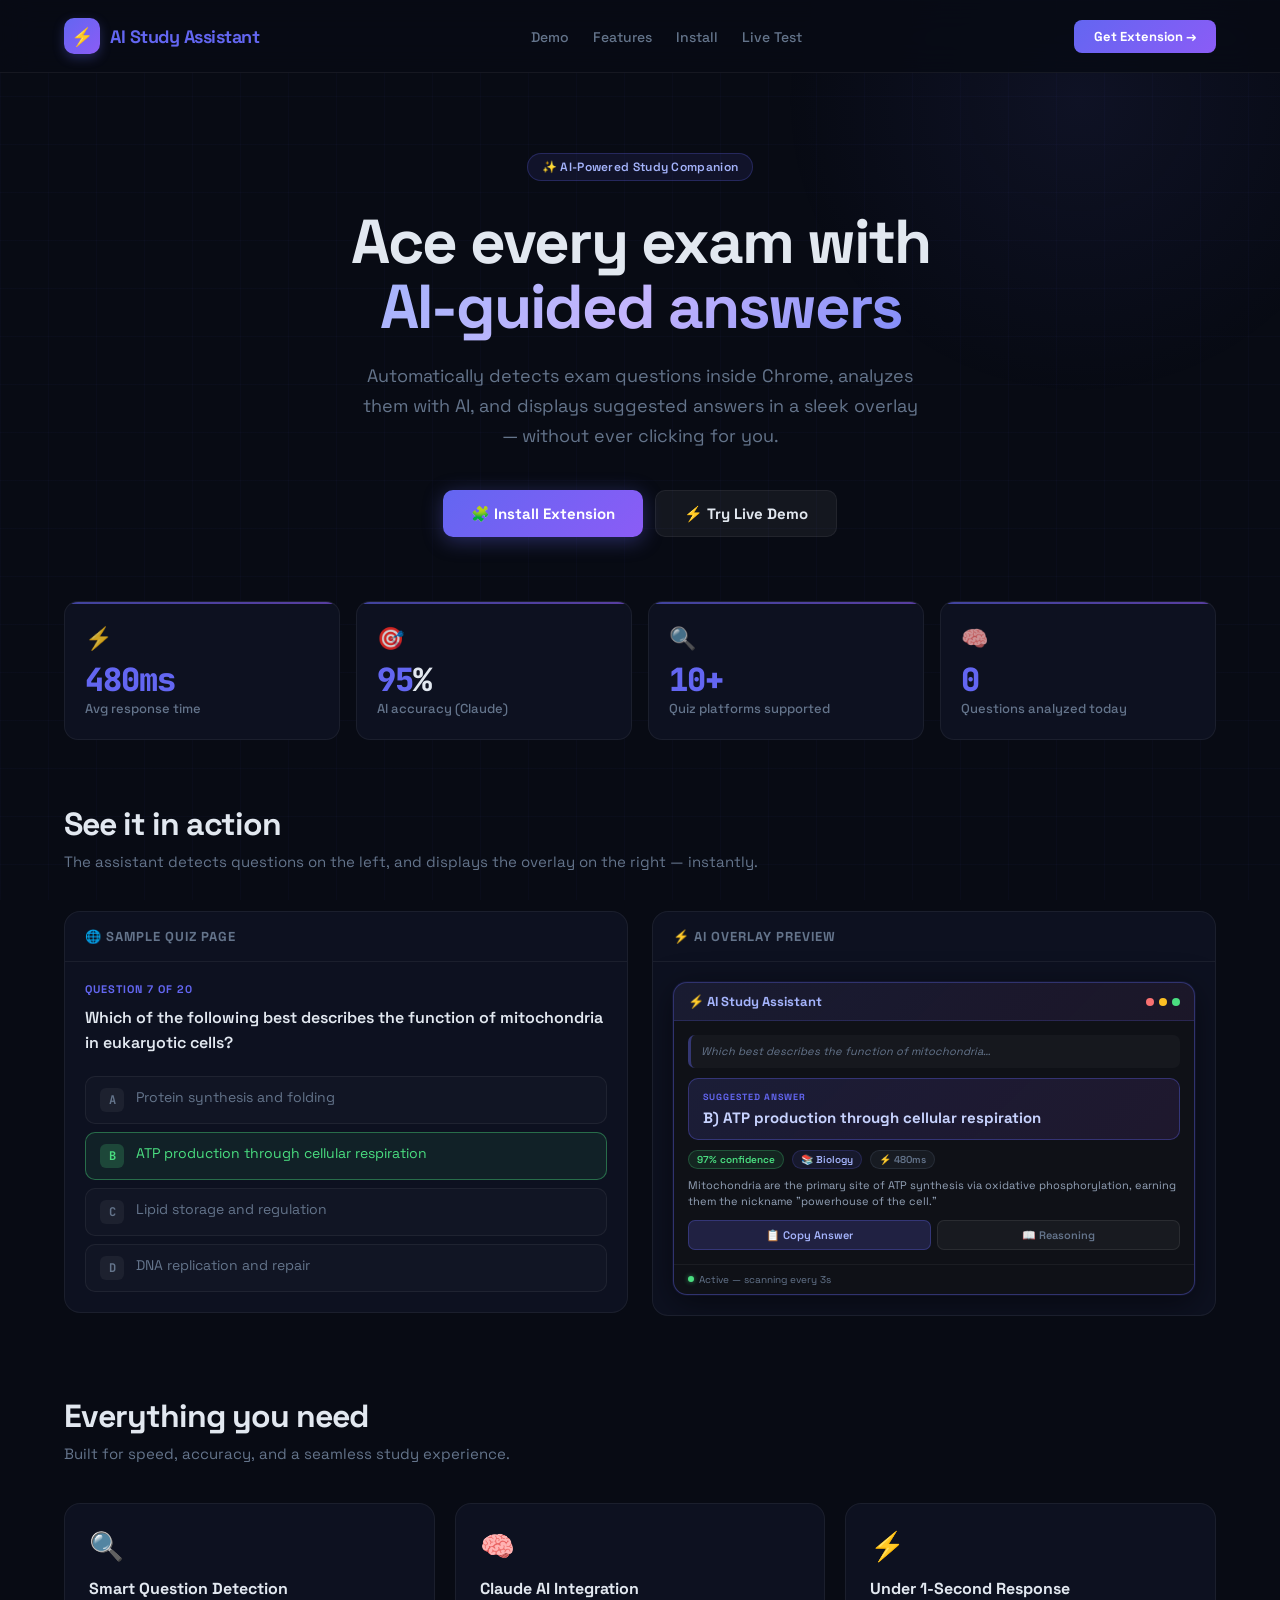
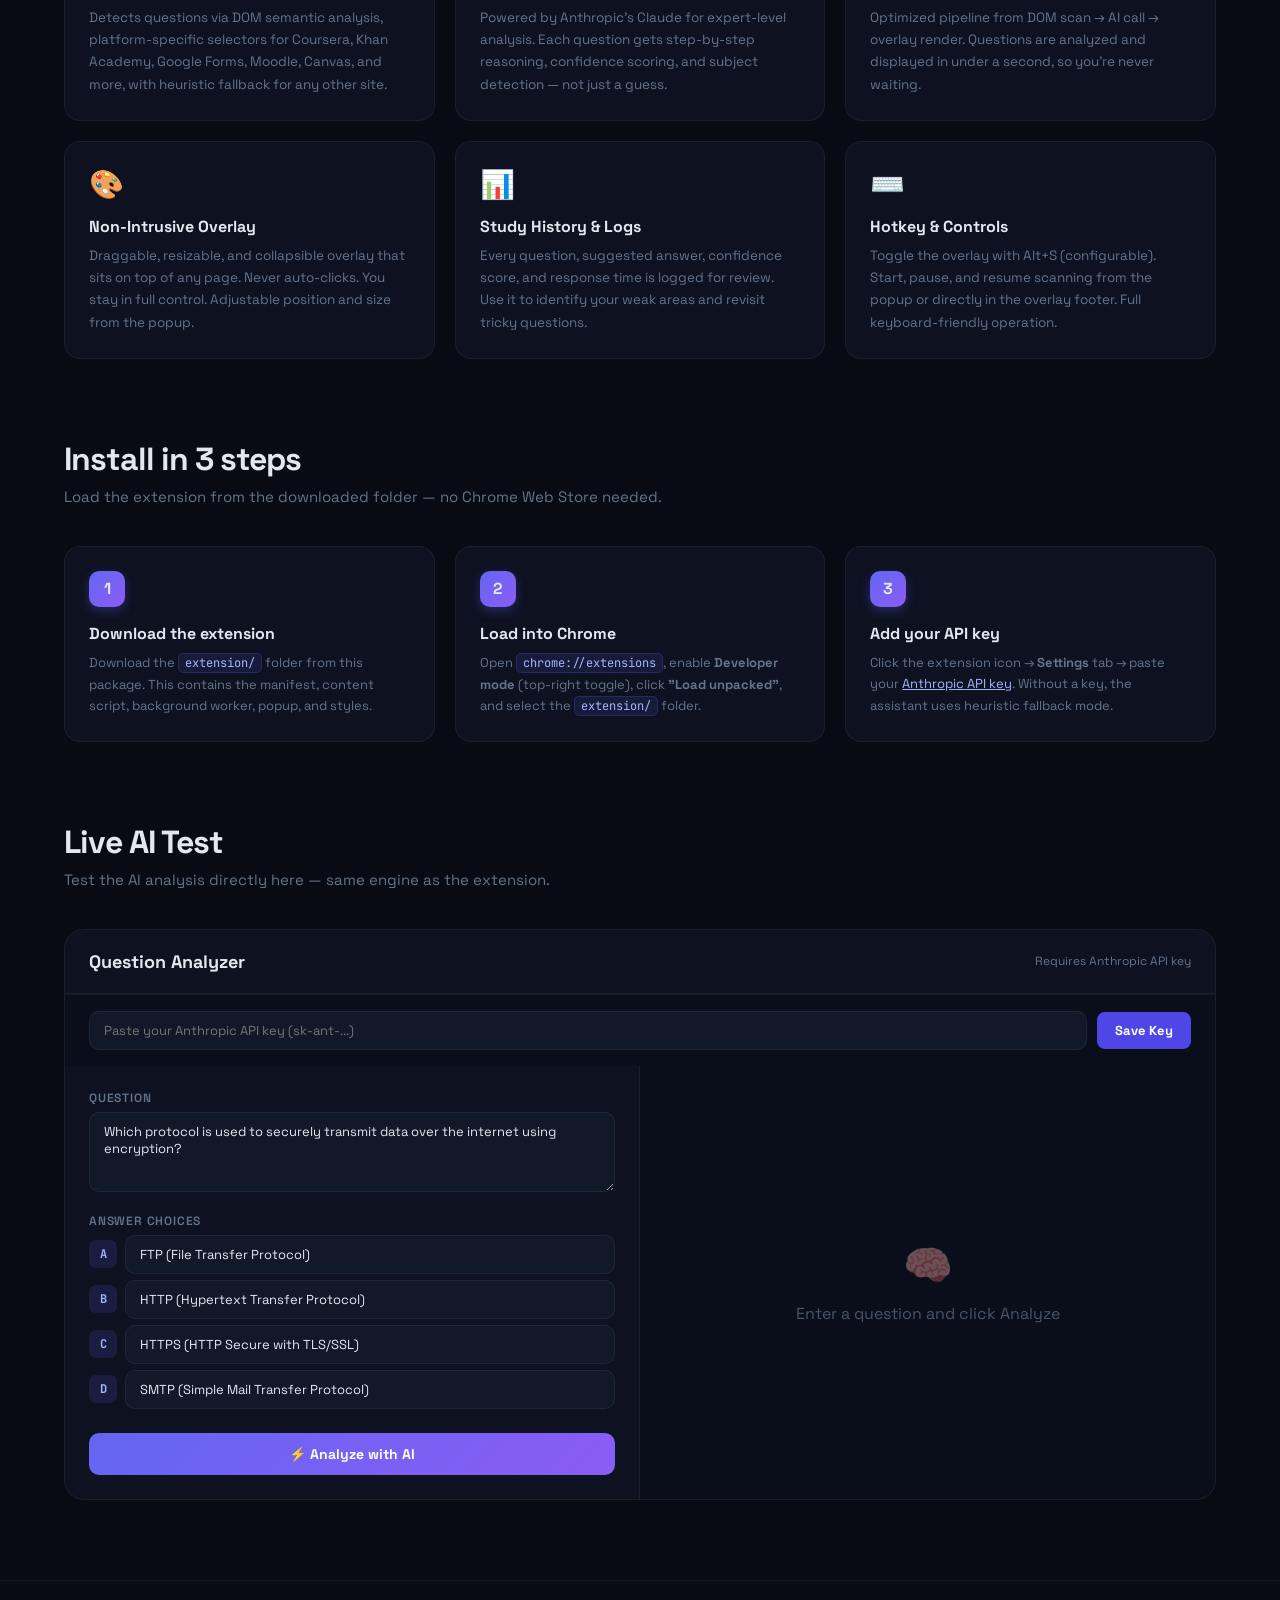
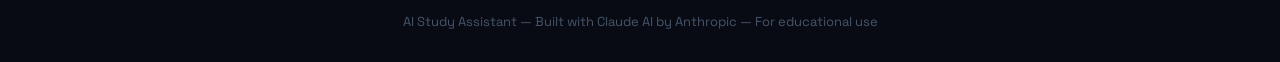
==== dashboard/index.html @ 65b7f65d "Initial commit" ====
<!DOCTYPE html>
<html lang="en">
<head>
  <meta charset="UTF-8">
  <meta name="viewport" content="width=device-width, initial-scale=1.0">
  <title>AI Study Assistant — Dashboard</title>
  <style>
    @import url('https://fonts.googleapis.com/css2?family=Space+Grotesk:wght@400;500;600;700;800&family=JetBrains+Mono:wght@400;600&display=swap');

    :root {
      --bg:        #080b14;
      --bg2:       #0d1120;
      --bg3:       #111827;
      --border:    rgba(99,102,241,0.2);
      --border2:   rgba(255,255,255,0.06);
      --indigo:    #6366f1;
      --indigo2:   #4f46e5;
      --violet:    #8b5cf6;
      --text:      #e2e8f0;
      --muted:     #64748b;
      --muted2:    #475569;
      --success:   #4ade80;
      --warning:   #fbbf24;
      --danger:    #f87171;
    }

    * { margin: 0; padding: 0; box-sizing: border-box; }
    html { scroll-behavior: smooth; }

    body {
      background: var(--bg);
      color: var(--text);
      font-family: 'Space Grotesk', sans-serif;
      min-height: 100vh;
      overflow-x: hidden;
    }

    /* Ambient grid bg */
    body::before {
      content: '';
      position: fixed;
      inset: 0;
      background-image:
        linear-gradient(rgba(99,102,241,0.03) 1px, transparent 1px),
        linear-gradient(90deg, rgba(99,102,241,0.03) 1px, transparent 1px);
      background-size: 48px 48px;
      pointer-events: none;
      z-index: 0;
    }

    /* Glow orbs */
    body::after {
      content: '';
      position: fixed;
      top: -200px;
      right: -100px;
      width: 600px;
      height: 600px;
      background: radial-gradient(circle, rgba(99,102,241,0.08) 0%, transparent 70%);
      pointer-events: none;
      z-index: 0;
    }

    .container { max-width: 1200px; margin: 0 auto; padding: 0 24px; position: relative; z-index: 1; }

    /* ── Nav ─────────────────────────────────────────────── */
    nav {
      padding: 18px 0;
      border-bottom: 1px solid var(--border2);
      position: sticky;
      top: 0;
      background: rgba(8,11,20,0.85);
      backdrop-filter: blur(16px);
      z-index: 100;
    }
    .nav-inner {
      display: flex;
      align-items: center;
      justify-content: space-between;
    }
    .logo {
      display: flex;
      align-items: center;
      gap: 10px;
      font-size: 18px;
      font-weight: 800;
      color: var(--indigo);
      letter-spacing: -0.5px;
    }
    .logo-icon {
      width: 36px; height: 36px;
      background: linear-gradient(135deg, var(--indigo), var(--violet));
      border-radius: 10px;
      display: flex;
      align-items: center;
      justify-content: center;
      font-size: 18px;
      box-shadow: 0 4px 12px rgba(99,102,241,0.3);
    }
    .nav-links {
      display: flex;
      gap: 24px;
      list-style: none;
    }
    .nav-links a {
      color: var(--muted);
      text-decoration: none;
      font-size: 14px;
      font-weight: 500;
      transition: color 0.15s;
    }
    .nav-links a:hover { color: var(--text); }

    .nav-cta {
      background: linear-gradient(135deg, var(--indigo), var(--violet));
      color: white;
      border: none;
      padding: 8px 20px;
      border-radius: 8px;
      font-size: 13px;
      font-weight: 700;
      cursor: pointer;
      font-family: inherit;
      transition: opacity 0.15s;
      text-decoration: none;
    }
    .nav-cta:hover { opacity: 0.88; }

    /* ── Hero ─────────────────────────────────────────────── */
    .hero {
      padding: 80px 0 64px;
      text-align: center;
    }
    .hero-badge {
      display: inline-flex;
      align-items: center;
      gap: 6px;
      background: rgba(99,102,241,0.1);
      border: 1px solid rgba(99,102,241,0.25);
      border-radius: 20px;
      padding: 5px 14px;
      font-size: 12px;
      color: #a5b4fc;
      font-weight: 600;
      letter-spacing: 0.3px;
      margin-bottom: 28px;
    }
    .hero h1 {
      font-size: clamp(36px, 5vw, 62px);
      font-weight: 800;
      letter-spacing: -2px;
      line-height: 1.05;
      margin-bottom: 22px;
    }
    .hero h1 span {
      background: linear-gradient(135deg, #a5b4fc, #c4b5fd, #818cf8);
      -webkit-background-clip: text;
      -webkit-text-fill-color: transparent;
      background-clip: text;
    }
    .hero p {
      font-size: 18px;
      color: var(--muted);
      max-width: 560px;
      margin: 0 auto 40px;
      line-height: 1.65;
    }
    .hero-btns {
      display: flex;
      gap: 12px;
      justify-content: center;
      flex-wrap: wrap;
    }
    .btn-hero {
      padding: 13px 28px;
      border-radius: 10px;
      font-size: 15px;
      font-weight: 700;
      cursor: pointer;
      border: none;
      font-family: inherit;
      transition: all 0.2s;
      text-decoration: none;
      display: inline-flex;
      align-items: center;
      gap: 8px;
    }
    .btn-hero-primary {
      background: linear-gradient(135deg, var(--indigo), var(--violet));
      color: white;
      box-shadow: 0 4px 20px rgba(99,102,241,0.35);
    }
    .btn-hero-primary:hover { transform: translateY(-2px); box-shadow: 0 8px 28px rgba(99,102,241,0.45); }
    .btn-hero-ghost {
      background: rgba(255,255,255,0.05);
      color: var(--text);
      border: 1px solid var(--border2);
    }
    .btn-hero-ghost:hover { background: rgba(255,255,255,0.09); }

    /* ── Stats Cards ──────────────────────────────────────── */
    .stats-section { padding: 0 0 64px; }
    .stats-grid {
      display: grid;
      grid-template-columns: repeat(4, 1fr);
      gap: 16px;
    }
    @media(max-width:768px) { .stats-grid { grid-template-columns: repeat(2,1fr); } }

    .stat-card {
      background: var(--bg2);
      border: 1px solid var(--border2);
      border-radius: 14px;
      padding: 22px 20px;
      position: relative;
      overflow: hidden;
      transition: border-color 0.2s;
    }
    .stat-card:hover { border-color: var(--border); }
    .stat-card::before {
      content: '';
      position: absolute;
      top: 0; left: 0; right: 0;
      height: 2px;
      background: linear-gradient(90deg, var(--indigo), var(--violet));
      opacity: 0.6;
    }
    .stat-icon {
      font-size: 22px;
      margin-bottom: 12px;
      opacity: 0.8;
    }
    .stat-number {
      font-size: 32px;
      font-weight: 800;
      letter-spacing: -1px;
      color: var(--text);
      line-height: 1;
      margin-bottom: 4px;
      font-family: 'JetBrains Mono', monospace;
    }
    .stat-number span { color: var(--indigo); }
    .stat-label { font-size: 13px; color: var(--muted); font-weight: 500; }

    /* ── Live Demo ────────────────────────────────────────── */
    .demo-section { padding: 0 0 80px; }
    .section-header { margin-bottom: 40px; }
    .section-header h2 {
      font-size: 32px;
      font-weight: 800;
      letter-spacing: -1px;
      margin-bottom: 8px;
    }
    .section-header p { color: var(--muted); font-size: 15px; }

    .demo-grid {
      display: grid;
      grid-template-columns: 1fr 1fr;
      gap: 24px;
      align-items: start;
    }
    @media(max-width:860px) { .demo-grid { grid-template-columns: 1fr; } }

    .demo-panel {
      background: var(--bg2);
      border: 1px solid var(--border2);
      border-radius: 16px;
      overflow: hidden;
    }
    .demo-panel-header {
      padding: 16px 20px;
      border-bottom: 1px solid var(--border2);
      font-size: 13px;
      font-weight: 700;
      color: var(--muted);
      text-transform: uppercase;
      letter-spacing: 1px;
      display: flex;
      align-items: center;
      gap: 8px;
    }

    .sample-question {
      padding: 20px;
    }
    .q-number {
      font-size: 11px;
      color: var(--indigo);
      font-weight: 700;
      letter-spacing: 1px;
      text-transform: uppercase;
      margin-bottom: 10px;
    }
    .q-text {
      font-size: 16px;
      font-weight: 600;
      color: var(--text);
      line-height: 1.55;
      margin-bottom: 20px;
    }
    .q-choices {
      display: flex;
      flex-direction: column;
      gap: 8px;
    }
    .q-choice {
      display: flex;
      align-items: flex-start;
      gap: 12px;
      padding: 11px 14px;
      border-radius: 10px;
      border: 1px solid var(--border2);
      background: rgba(255,255,255,0.02);
      cursor: pointer;
      transition: all 0.15s;
      font-size: 14px;
      color: var(--muted);
    }
    .q-choice:hover { border-color: var(--border); color: var(--text); }
    .q-choice.highlighted {
      border-color: rgba(99,102,241,0.5);
      background: rgba(99,102,241,0.1);
      color: #a5b4fc;
    }
    .q-choice.correct {
      border-color: rgba(74,222,128,0.4);
      background: rgba(74,222,128,0.08);
      color: var(--success);
    }
    .choice-letter {
      width: 24px;
      height: 24px;
      border-radius: 6px;
      background: rgba(255,255,255,0.05);
      display: flex;
      align-items: center;
      justify-content: center;
      font-size: 12px;
      font-weight: 700;
      flex-shrink: 0;
      font-family: 'JetBrains Mono', monospace;
    }
    .q-choice.correct .choice-letter {
      background: rgba(74,222,128,0.2);
    }

    /* Overlay preview */
    .overlay-preview {
      padding: 20px;
    }
    .overlay-card {
      background: #0f1117;
      border: 1px solid rgba(99,102,241,0.4);
      border-radius: 14px;
      overflow: hidden;
      box-shadow: 0 8px 32px rgba(0,0,0,0.5), 0 0 0 1px rgba(99,102,241,0.1);
    }
    .ov-header {
      display: flex;
      align-items: center;
      justify-content: space-between;
      padding: 10px 14px;
      background: linear-gradient(135deg, rgba(99,102,241,0.12), rgba(168,85,247,0.08));
      border-bottom: 1px solid rgba(99,102,241,0.2);
    }
    .ov-logo { font-size: 13px; font-weight: 700; color: #a5b4fc; }
    .ov-dots { display: flex; gap: 5px; }
    .ov-dot { width: 8px; height: 8px; border-radius: 50%; }
    .ov-body { padding: 14px; }
    .ov-q-preview {
      font-size: 11px;
      color: #64748b;
      padding: 8px 10px;
      background: rgba(255,255,255,0.03);
      border-radius: 7px;
      border-left: 3px solid rgba(99,102,241,0.4);
      margin-bottom: 10px;
      font-style: italic;
      line-height: 1.5;
    }
    .ov-answer-box {
      background: linear-gradient(135deg, rgba(99,102,241,0.15), rgba(168,85,247,0.1));
      border: 1px solid rgba(99,102,241,0.35);
      border-radius: 10px;
      padding: 12px 14px;
      margin-bottom: 10px;
    }
    .ov-answer-label {
      font-size: 9px;
      text-transform: uppercase;
      letter-spacing: 1px;
      color: #6366f1;
      font-weight: 700;
      margin-bottom: 5px;
    }
    .ov-answer-text {
      font-size: 15px;
      font-weight: 700;
      color: #c7d2fe;
    }
    .ov-meta {
      display: flex;
      gap: 8px;
      margin-bottom: 8px;
    }
    .ov-badge {
      font-size: 10px;
      padding: 2px 8px;
      border-radius: 20px;
      font-weight: 600;
    }
    .ov-badge.green { background: rgba(74,222,128,0.1); color: #4ade80; border: 1px solid rgba(74,222,128,0.25); }
    .ov-badge.blue { background: rgba(99,102,241,0.1); color: #a5b4fc; border: 1px solid rgba(99,102,241,0.2); }
    .ov-badge.gray { background: rgba(100,116,139,0.1); color: #64748b; border: 1px solid rgba(100,116,139,0.2); }
    .ov-explanation { font-size: 11px; color: #94a3b8; line-height: 1.5; margin-bottom: 10px; }
    .ov-btns { display: flex; gap: 6px; }
    .ov-btn {
      flex: 1;
      padding: 7px;
      border-radius: 7px;
      font-size: 11px;
      font-weight: 600;
      text-align: center;
      font-family: inherit;
      cursor: pointer;
      border: none;
    }
    .ov-btn-primary { background: rgba(99,102,241,0.2); color: #a5b4fc; border: 1px solid rgba(99,102,241,0.3); }
    .ov-btn-ghost { background: rgba(255,255,255,0.04); color: #64748b; border: 1px solid rgba(255,255,255,0.08); }
    .ov-footer {
      display: flex;
      align-items: center;
      justify-content: space-between;
      padding: 8px 14px;
      border-top: 1px solid rgba(255,255,255,0.05);
    }
    .ov-status { display: flex; align-items: center; gap: 5px; font-size: 10px; color: #64748b; }
    .ov-status-dot {
      width: 6px; height: 6px;
      border-radius: 50%;
      background: #4ade80;
      box-shadow: 0 0 5px rgba(74,222,128,0.6);
    }

    /* ── Features ────────────────────────────────────────── */
    .features-section { padding: 0 0 80px; }
    .features-grid {
      display: grid;
      grid-template-columns: repeat(3, 1fr);
      gap: 20px;
    }
    @media(max-width:768px) { .features-grid { grid-template-columns: 1fr; } }

    .feature-card {
      background: var(--bg2);
      border: 1px solid var(--border2);
      border-radius: 16px;
      padding: 24px;
      transition: all 0.2s;
    }
    .feature-card:hover {
      border-color: var(--border);
      transform: translateY(-3px);
      box-shadow: 0 12px 40px rgba(0,0,0,0.4);
    }
    .feature-icon {
      font-size: 28px;
      margin-bottom: 14px;
      display: block;
    }
    .feature-title {
      font-size: 16px;
      font-weight: 700;
      margin-bottom: 8px;
      color: var(--text);
    }
    .feature-desc {
      font-size: 13.5px;
      color: var(--muted);
      line-height: 1.65;
    }

    /* ── Install Guide ───────────────────────────────────── */
    .install-section { padding: 0 0 80px; }
    .install-steps {
      display: grid;
      grid-template-columns: repeat(3, 1fr);
      gap: 20px;
    }
    @media(max-width:768px) { .install-steps { grid-template-columns: 1fr; } }

    .install-step {
      background: var(--bg2);
      border: 1px solid var(--border2);
      border-radius: 16px;
      padding: 24px;
      position: relative;
    }
    .step-number {
      width: 36px; height: 36px;
      background: linear-gradient(135deg, var(--indigo), var(--violet));
      border-radius: 10px;
      display: flex;
      align-items: center;
      justify-content: center;
      font-weight: 800;
      font-size: 16px;
      margin-bottom: 16px;
      box-shadow: 0 4px 12px rgba(99,102,241,0.3);
    }
    .step-title {
      font-size: 16px;
      font-weight: 700;
      margin-bottom: 8px;
    }
    .step-desc {
      font-size: 13px;
      color: var(--muted);
      line-height: 1.65;
    }
    .step-desc code {
      background: rgba(99,102,241,0.12);
      border: 1px solid rgba(99,102,241,0.2);
      border-radius: 5px;
      padding: 1px 6px;
      font-size: 12px;
      color: #a5b4fc;
      font-family: 'JetBrains Mono', monospace;
    }

    /* ── Live Test Area ──────────────────────────────────── */
    .test-section { padding: 0 0 80px; }
    .test-panel {
      background: var(--bg2);
      border: 1px solid var(--border2);
      border-radius: 20px;
      overflow: hidden;
    }
    .test-panel-header {
      padding: 20px 24px;
      border-bottom: 1px solid var(--border2);
      display: flex;
      align-items: center;
      justify-content: space-between;
    }
    .test-panel-header h3 { font-size: 18px; font-weight: 700; }
    .api-note { font-size: 12px; color: var(--muted); }

    .test-grid {
      display: grid;
      grid-template-columns: 1fr 1fr;
      min-height: 420px;
    }
    @media(max-width:768px) { .test-grid { grid-template-columns: 1fr; } }

    .test-input-pane {
      padding: 24px;
      border-right: 1px solid var(--border2);
    }
    .test-output-pane {
      padding: 24px;
      background: rgba(0,0,0,0.2);
    }

    .form-group { margin-bottom: 16px; }
    .form-label {
      display: block;
      font-size: 12px;
      font-weight: 600;
      color: var(--muted);
      margin-bottom: 6px;
      text-transform: uppercase;
      letter-spacing: 0.8px;
    }
    textarea, input[type="text"], input[type="password"] {
      width: 100%;
      background: var(--bg3);
      border: 1px solid var(--border2);
      border-radius: 10px;
      color: var(--text);
      padding: 10px 14px;
      font-size: 13px;
      font-family: inherit;
      outline: none;
      transition: border-color 0.2s;
      resize: vertical;
    }
    textarea:focus, input:focus { border-color: var(--indigo); }
    textarea { min-height: 80px; }

    .choices-input { display: flex; flex-direction: column; gap: 6px; }
    .choice-input-row {
      display: flex;
      align-items: center;
      gap: 8px;
    }
    .choice-letter-badge {
      width: 28px; height: 28px;
      background: rgba(99,102,241,0.15);
      border-radius: 7px;
      display: flex;
      align-items: center;
      justify-content: center;
      font-size: 12px;
      font-weight: 700;
      color: #a5b4fc;
      flex-shrink: 0;
      font-family: 'JetBrains Mono', monospace;
    }

    .analyze-btn {
      width: 100%;
      padding: 12px;
      background: linear-gradient(135deg, var(--indigo), var(--violet));
      color: white;
      border: none;
      border-radius: 10px;
      font-size: 14px;
      font-weight: 700;
      cursor: pointer;
      font-family: inherit;
      transition: all 0.2s;
      margin-top: 8px;
    }
    .analyze-btn:hover { transform: translateY(-1px); box-shadow: 0 6px 20px rgba(99,102,241,0.4); }
    .analyze-btn:disabled { opacity: 0.5; cursor: not-allowed; transform: none; }

    .result-placeholder {
      display: flex;
      flex-direction: column;
      align-items: center;
      justify-content: center;
      height: 100%;
      color: var(--muted2);
      text-align: center;
      gap: 12px;
    }
    .result-placeholder-icon { font-size: 40px; opacity: 0.4; }

    .result-card {
      display: none;
    }
    .result-card.visible { display: block; }

    .result-answer {
      background: linear-gradient(135deg, rgba(99,102,241,0.15), rgba(168,85,247,0.1));
      border: 1px solid rgba(99,102,241,0.35);
      border-radius: 12px;
      padding: 16px;
      margin-bottom: 14px;
    }
    .result-answer-label {
      font-size: 10px;
      color: var(--indigo);
      font-weight: 700;
      text-transform: uppercase;
      letter-spacing: 1px;
      margin-bottom: 6px;
    }
    .result-answer-text {
      font-size: 18px;
      font-weight: 800;
      color: #c7d2fe;
      letter-spacing: -0.3px;
    }

    .result-meta {
      display: flex;
      gap: 8px;
      flex-wrap: wrap;
      margin-bottom: 14px;
    }
    .badge {
      font-size: 11px;
      padding: 3px 10px;
      border-radius: 20px;
      font-weight: 600;
    }
    .badge-green { background: rgba(74,222,128,0.1); color: #4ade80; border: 1px solid rgba(74,222,128,0.25); }
    .badge-blue { background: rgba(99,102,241,0.1); color: #a5b4fc; border: 1px solid rgba(99,102,241,0.2); }
    .badge-gray { background: rgba(100,116,139,0.1); color: #64748b; border: 1px solid rgba(100,116,139,0.2); }

    .result-explanation {
      font-size: 13px;
      color: #94a3b8;
      line-height: 1.65;
      margin-bottom: 12px;
      padding: 12px;
      background: rgba(255,255,255,0.03);
      border-radius: 10px;
      border: 1px solid var(--border2);
    }
    .result-reasoning {
      font-size: 12px;
      color: var(--muted2);
      line-height: 1.7;
      font-family: 'JetBrains Mono', monospace;
      white-space: pre-wrap;
      padding: 12px;
      background: rgba(0,0,0,0.3);
      border-radius: 8px;
      max-height: 150px;
      overflow-y: auto;
    }

    .loading-state {
      display: none;
      flex-direction: column;
      align-items: center;
      justify-content: center;
      height: 100%;
      gap: 16px;
      color: var(--muted);
    }
    .loading-state.visible { display: flex; }

    .spinner-lg {
      width: 40px; height: 40px;
      border: 3px solid rgba(99,102,241,0.2);
      border-top-color: var(--indigo);
      border-radius: 50%;
      animation: spin 0.8s linear infinite;
    }

    .api-key-pane {
      padding: 16px 24px;
      border-top: 1px solid var(--border2);
      background: rgba(0,0,0,0.2);
    }
    .api-key-row {
      display: flex;
      gap: 10px;
      align-items: center;
    }
    .api-key-row input { flex: 1; }
    .btn-sm {
      padding: 10px 18px;
      background: var(--indigo2);
      color: white;
      border: none;
      border-radius: 8px;
      font-size: 13px;
      font-weight: 700;
      cursor: pointer;
      font-family: inherit;
      white-space: nowrap;
      transition: opacity 0.15s;
    }
    .btn-sm:hover { opacity: 0.85; }

    /* ── Footer ──────────────────────────────────────────── */
    footer {
      border-top: 1px solid var(--border2);
      padding: 32px 0;
      text-align: center;
      color: var(--muted2);
      font-size: 13px;
    }
    footer a { color: var(--muted); text-decoration: none; }
    footer a:hover { color: var(--text); }

    /* Animations */
    @keyframes spin { to { transform: rotate(360deg); } }
    @keyframes fadeUp {
      from { opacity: 0; transform: translateY(20px); }
      to { opacity: 1; transform: translateY(0); }
    }
    .fade-up { animation: fadeUp 0.5s ease both; }
  </style>
</head>
<body>

  <nav>
    <div class="container nav-inner">
      <div class="logo">
        <div class="logo-icon">⚡</div>
        AI Study Assistant
      </div>
      <ul class="nav-links">
        <li><a href="#demo">Demo</a></li>
        <li><a href="#features">Features</a></li>
        <li><a href="#install">Install</a></li>
        <li><a href="#test">Live Test</a></li>
      </ul>
      <a href="#install" class="nav-cta">Get Extension →</a>
    </div>
  </nav>

  <!-- Hero -->
  <section class="hero">
    <div class="container fade-up">
      <div class="hero-badge">✨ AI-Powered Study Companion</div>
      <h1>
        Ace every exam with<br><span>AI-guided answers</span>
      </h1>
      <p>
        Automatically detects exam questions inside Chrome, analyzes them with AI,
        and displays suggested answers in a sleek overlay — without ever clicking for you.
      </p>
      <div class="hero-btns">
        <a href="#install" class="btn-hero btn-hero-primary">
          🧩 Install Extension
        </a>
        <a href="#test" class="btn-hero btn-hero-ghost">
          ⚡ Try Live Demo
        </a>
      </div>
    </div>
  </section>

  <!-- Stats -->
  <section class="stats-section">
    <div class="container">
      <div class="stats-grid">
        <div class="stat-card">
          <div class="stat-icon">⚡</div>
          <div class="stat-number"><span id="counter-speed">—</span></div>
          <div class="stat-label">Avg response time</div>
        </div>
        <div class="stat-card">
          <div class="stat-icon">🎯</div>
          <div class="stat-number"><span id="counter-acc">95</span>%</div>
          <div class="stat-label">AI accuracy (Claude)</div>
        </div>
        <div class="stat-card">
          <div class="stat-icon">🔍</div>
          <div class="stat-number"><span id="counter-sel">10+</span></div>
          <div class="stat-label">Quiz platforms supported</div>
        </div>
        <div class="stat-card">
          <div class="stat-icon">🧠</div>
          <div class="stat-number"><span id="counter-q">0</span></div>
          <div class="stat-label">Questions analyzed today</div>
        </div>
      </div>
    </div>
  </section>

  <!-- Demo -->
  <section class="demo-section" id="demo">
    <div class="container">
      <div class="section-header">
        <h2>See it in action</h2>
        <p>The assistant detects questions on the left, and displays the overlay on the right — instantly.</p>
      </div>
      <div class="demo-grid">
        <div class="demo-panel">
          <div class="demo-panel-header">
            🌐 Sample Quiz Page
          </div>
          <div class="sample-question">
            <div class="q-number">Question 7 of 20</div>
            <div class="q-text">
              Which of the following best describes the function of mitochondria in eukaryotic cells?
            </div>
            <div class="q-choices">
              <div class="q-choice" onclick="selectChoice(this, 0)">
                <div class="choice-letter">A</div>
                Protein synthesis and folding
              </div>
              <div class="q-choice correct" onclick="selectChoice(this, 1)">
                <div class="choice-letter">B</div>
                ATP production through cellular respiration
              </div>
              <div class="q-choice" onclick="selectChoice(this, 2)">
                <div class="choice-letter">C</div>
                Lipid storage and regulation
              </div>
              <div class="q-choice" onclick="selectChoice(this, 3)">
                <div class="choice-letter">D</div>
                DNA replication and repair
              </div>
            </div>
          </div>
        </div>
        <div class="demo-panel">
          <div class="demo-panel-header">
            ⚡ AI Overlay Preview
          </div>
          <div class="overlay-preview">
            <div class="overlay-card">
              <div class="ov-header">
                <div class="ov-logo">⚡ AI Study Assistant</div>
                <div class="ov-dots">
                  <div class="ov-dot" style="background:#f87171"></div>
                  <div class="ov-dot" style="background:#fbbf24"></div>
                  <div class="ov-dot" style="background:#4ade80"></div>
                </div>
              </div>
              <div class="ov-body">
                <div class="ov-q-preview">Which best describes the function of mitochondria…</div>
                <div class="ov-answer-box">
                  <div class="ov-answer-label">Suggested Answer</div>
                  <div class="ov-answer-text">B) ATP production through cellular respiration</div>
                </div>
                <div class="ov-meta">
                  <span class="ov-badge green">97% confidence</span>
                  <span class="ov-badge blue">📚 Biology</span>
                  <span class="ov-badge gray">⚡ 480ms</span>
                </div>
                <div class="ov-explanation">
                  Mitochondria are the primary site of ATP synthesis via oxidative phosphorylation, earning them the nickname "powerhouse of the cell."
                </div>
                <div class="ov-btns">
                  <button class="ov-btn ov-btn-primary">📋 Copy Answer</button>
                  <button class="ov-btn ov-btn-ghost">📖 Reasoning</button>
                </div>
              </div>
              <div class="ov-footer">
                <div class="ov-status">
                  <div class="ov-status-dot"></div>
                  Active — scanning every 3s
                </div>
              </div>
            </div>
          </div>
        </div>
      </div>
    </div>
  </section>

  <!-- Features -->
  <section class="features-section" id="features">
    <div class="container">
      <div class="section-header">
        <h2>Everything you need</h2>
        <p>Built for speed, accuracy, and a seamless study experience.</p>
      </div>
      <div class="features-grid">
        <div class="feature-card">
          <span class="feature-icon">🔍</span>
          <div class="feature-title">Smart Question Detection</div>
          <div class="feature-desc">Detects questions via DOM semantic analysis, platform-specific selectors for Coursera, Khan Academy, Google Forms, Moodle, Canvas, and more, with heuristic fallback for any other site.</div>
        </div>
        <div class="feature-card">
          <span class="feature-icon">🧠</span>
          <div class="feature-title">Claude AI Integration</div>
          <div class="feature-desc">Powered by Anthropic's Claude for expert-level analysis. Each question gets step-by-step reasoning, confidence scoring, and subject detection — not just a guess.</div>
        </div>
        <div class="feature-card">
          <span class="feature-icon">⚡</span>
          <div class="feature-title">Under 1-Second Response</div>
          <div class="feature-desc">Optimized pipeline from DOM scan → AI call → overlay render. Questions are analyzed and displayed in under a second, so you're never waiting.</div>
        </div>
        <div class="feature-card">
          <span class="feature-icon">🎨</span>
          <div class="feature-title">Non-Intrusive Overlay</div>
          <div class="feature-desc">Draggable, resizable, and collapsible overlay that sits on top of any page. Never auto-clicks. You stay in full control. Adjustable position and size from the popup.</div>
        </div>
        <div class="feature-card">
          <span class="feature-icon">📊</span>
          <div class="feature-title">Study History & Logs</div>
          <div class="feature-desc">Every question, suggested answer, confidence score, and response time is logged for review. Use it to identify your weak areas and revisit tricky questions.</div>
        </div>
        <div class="feature-card">
          <span class="feature-icon">⌨️</span>
          <div class="feature-title">Hotkey & Controls</div>
          <div class="feature-desc">Toggle the overlay with Alt+S (configurable). Start, pause, and resume scanning from the popup or directly in the overlay footer. Full keyboard-friendly operation.</div>
        </div>
      </div>
    </div>
  </section>

  <!-- Install -->
  <section class="install-section" id="install">
    <div class="container">
      <div class="section-header">
        <h2>Install in 3 steps</h2>
        <p>Load the extension from the downloaded folder — no Chrome Web Store needed.</p>
      </div>
      <div class="install-steps">
        <div class="install-step">
          <div class="step-number">1</div>
          <div class="step-title">Download the extension</div>
          <div class="step-desc">
            Download the <code>extension/</code> folder from this package. This contains the manifest, content script, background worker, popup, and styles.
          </div>
        </div>
        <div class="install-step">
          <div class="step-number">2</div>
          <div class="step-title">Load into Chrome</div>
          <div class="step-desc">
            Open <code>chrome://extensions</code>, enable <strong>Developer mode</strong> (top-right toggle), click <strong>"Load unpacked"</strong>, and select the <code>extension/</code> folder.
          </div>
        </div>
        <div class="install-step">
          <div class="step-number">3</div>
          <div class="step-title">Add your API key</div>
          <div class="step-desc">
            Click the extension icon → <strong>Settings</strong> tab → paste your <a href="https://console.anthropic.com" target="_blank" style="color:#a5b4fc">Anthropic API key</a>. Without a key, the assistant uses heuristic fallback mode.
          </div>
        </div>
      </div>
    </div>
  </section>

  <!-- Live Test -->
  <section class="test-section" id="test">
    <div class="container">
      <div class="section-header">
        <h2>Live AI Test</h2>
        <p>Test the AI analysis directly here — same engine as the extension.</p>
      </div>
      <div class="test-panel">
        <div class="test-panel-header">
          <h3>Question Analyzer</h3>
          <span class="api-note">Requires Anthropic API key</span>
        </div>
        <div class="api-key-pane">
          <div class="api-key-row">
            <input type="password" id="dashboard-api-key" placeholder="Paste your Anthropic API key (sk-ant-...)">
            <button class="btn-sm" id="save-key-btn">Save Key</button>
          </div>
        </div>
        <div class="test-grid">
          <div class="test-input-pane">
            <div class="form-group">
              <label class="form-label">Question</label>
              <textarea id="test-question" placeholder="Enter a multiple-choice question…">Which protocol is used to securely transmit data over the internet using encryption?</textarea>
            </div>
            <div class="form-group">
              <label class="form-label">Answer Choices</label>
              <div class="choices-input">
                <div class="choice-input-row">
                  <div class="choice-letter-badge">A</div>
                  <input type="text" class="choice-field" value="FTP (File Transfer Protocol)">
                </div>
                <div class="choice-input-row">
                  <div class="choice-letter-badge">B</div>
                  <input type="text" class="choice-field" value="HTTP (Hypertext Transfer Protocol)">
                </div>
                <div class="choice-input-row">
                  <div class="choice-letter-badge">C</div>
                  <input type="text" class="choice-field" value="HTTPS (HTTP Secure with TLS/SSL)">
                </div>
                <div class="choice-input-row">
                  <div class="choice-letter-badge">D</div>
                  <input type="text" class="choice-field" value="SMTP (Simple Mail Transfer Protocol)">
                </div>
              </div>
            </div>
            <button class="analyze-btn" id="analyze-btn">⚡ Analyze with AI</button>
          </div>

          <div class="test-output-pane">
            <div class="result-placeholder" id="result-placeholder">
              <div class="result-placeholder-icon">🧠</div>
              <div>Enter a question and click Analyze</div>
            </div>
            <div class="loading-state" id="loading-state">
              <div class="spinner-lg"></div>
              <div style="color:var(--muted)">Analyzing with Claude AI…</div>
            </div>
            <div class="result-card" id="result-card">
              <div class="result-answer">
                <div class="result-answer-label">Suggested Answer</div>
                <div class="result-answer-text" id="res-answer"></div>
              </div>
              <div class="result-meta" id="res-meta"></div>
              <div class="result-explanation" id="res-explanation"></div>
              <div class="result-reasoning" id="res-reasoning"></div>
            </div>
          </div>
        </div>
      </div>
    </div>
  </section>

  <footer>
    <div class="container">
      <p>AI Study Assistant &mdash; Built with Claude AI by Anthropic &mdash; For educational use</p>
    </div>
  </footer>

  <script>
    // ── Stats animation ────────────────────────────────────
    function animateCounter(id, target, suffix='', decimals=0) {
      const el = document.getElementById(id);
      if (!el || target === '—') return;
      const num = parseFloat(target);
      if (isNaN(num)) { el.textContent = target; return; }
      const dur = 1500, start = Date.now();
      const from = 0;
      function step() {
        const p = Math.min(1, (Date.now()-start)/dur);
        const ease = 1 - Math.pow(1-p, 3);
        el.textContent = (from + (num-from)*ease).toFixed(decimals) + suffix;
        if (p < 1) requestAnimationFrame(step);
      }
      requestAnimationFrame(step);
    }

    // Simulated stats (replace with real extension data if available)
    animateCounter('counter-speed', 480, 'ms');
    animateCounter('counter-q', 0);

    // ── Demo choice click ──────────────────────────────────
    window.selectChoice = function(el, idx) {
      document.querySelectorAll('.q-choice').forEach(c => c.classList.remove('highlighted'));
      el.classList.add('highlighted');
    };

    // ── API Key storage ────────────────────────────────────
    let apiKey = localStorage.getItem('asa_api_key') || '';
    if (apiKey) document.getElementById('dashboard-api-key').value = apiKey;

    document.getElementById('save-key-btn').addEventListener('click', () => {
      apiKey = document.getElementById('dashboard-api-key').value.trim();
      localStorage.setItem('asa_api_key', apiKey);
      const btn = document.getElementById('save-key-btn');
      btn.textContent = '✓ Saved';
      setTimeout(() => { btn.textContent = 'Save Key'; }, 2000);
    });

    // ── Live Analyze ───────────────────────────────────────
    document.getElementById('analyze-btn').addEventListener('click', async () => {
      const key = document.getElementById('dashboard-api-key').value.trim() || apiKey;
      if (!key) { alert('Please enter your Anthropic API key above.'); return; }

      const question = document.getElementById('test-question').value.trim();
      if (!question) { alert('Please enter a question.'); return; }

      const choices = Array.from(document.querySelectorAll('.choice-field'))
        .map(i => i.value.trim()).filter(Boolean);

      // Show loading
      document.getElementById('result-placeholder').style.display = 'none';
      document.getElementById('result-card').classList.remove('visible');
      document.getElementById('loading-state').classList.add('visible');
      document.getElementById('analyze-btn').disabled = true;

      const choiceText = choices.length
        ? `\n\nAnswer choices:\n${choices.map((c,i) => `${String.fromCharCode(65+i)}) ${c}`).join('\n')}`
        : '';

      const systemPrompt = `You are an expert academic tutor. Analyze the question and determine the correct answer.
Respond ONLY with valid JSON (no markdown):
{"answer":"letter and text","confidence":0.95,"explanation":"1-2 sentences","reasoning":"step by step","subject":"subject area"}`;

      const start = Date.now();
      try {
        const resp = await fetch('https://api.anthropic.com/v1/messages', {
          method: 'POST',
          headers: {
            'Content-Type': 'application/json',
            'x-api-key': key,
            'anthropic-version': '2023-06-01'
          },
          body: JSON.stringify({
            model: 'claude-sonnet-4-20250514',
            max_tokens: 800,
            system: systemPrompt,
            messages: [{ role: 'user', content: `Question: ${question}${choiceText}` }]
          })
        });

        if (!resp.ok) {
          const err = await resp.json().catch(()=>({}));
          throw new Error(err.error?.message || `API error ${resp.status}`);
        }

        const data = await resp.json();
        const raw = data.content?.[0]?.text || '';
        const match = raw.match(/\{[\s\S]*\}/);
        if (!match) throw new Error('Invalid response format');

        const result = JSON.parse(match[0]);
        const ms = Date.now() - start;

        document.getElementById('res-answer').textContent = result.answer || '—';
        const pct = Math.round((result.confidence || 0) * 100);
        document.getElementById('res-meta').innerHTML = `
          <span class="badge badge-${pct>=80?'green':pct>=50?'blue':'gray'}">${pct}% confidence</span>
          ${result.subject ? `<span class="badge badge-blue">📚 ${result.subject}</span>` : ''}
          <span class="badge badge-gray">⚡ ${ms}ms</span>
        `;
        document.getElementById('res-explanation').textContent = result.explanation || '';
        document.getElementById('res-reasoning').textContent = result.reasoning || '';

        document.getElementById('loading-state').classList.remove('visible');
        document.getElementById('result-card').classList.add('visible');
        document.getElementById('counter-speed').textContent = ms + 'ms';

        // Update session counter
        const cur = parseInt(document.getElementById('counter-q').textContent) || 0;
        document.getElementById('counter-q').textContent = cur + 1;

      } catch (e) {
        document.getElementById('loading-state').classList.remove('visible');
        document.getElementById('result-placeholder').style.display = '';
        document.getElementById('result-placeholder').innerHTML = `
          <div class="result-placeholder-icon">⚠️</div>
          <div style="color:#f87171;font-size:13px">${e.message}</div>
        `;
      } finally {
        document.getElementById('analyze-btn').disabled = false;
      }
    });
  </script>
</body>
</html>
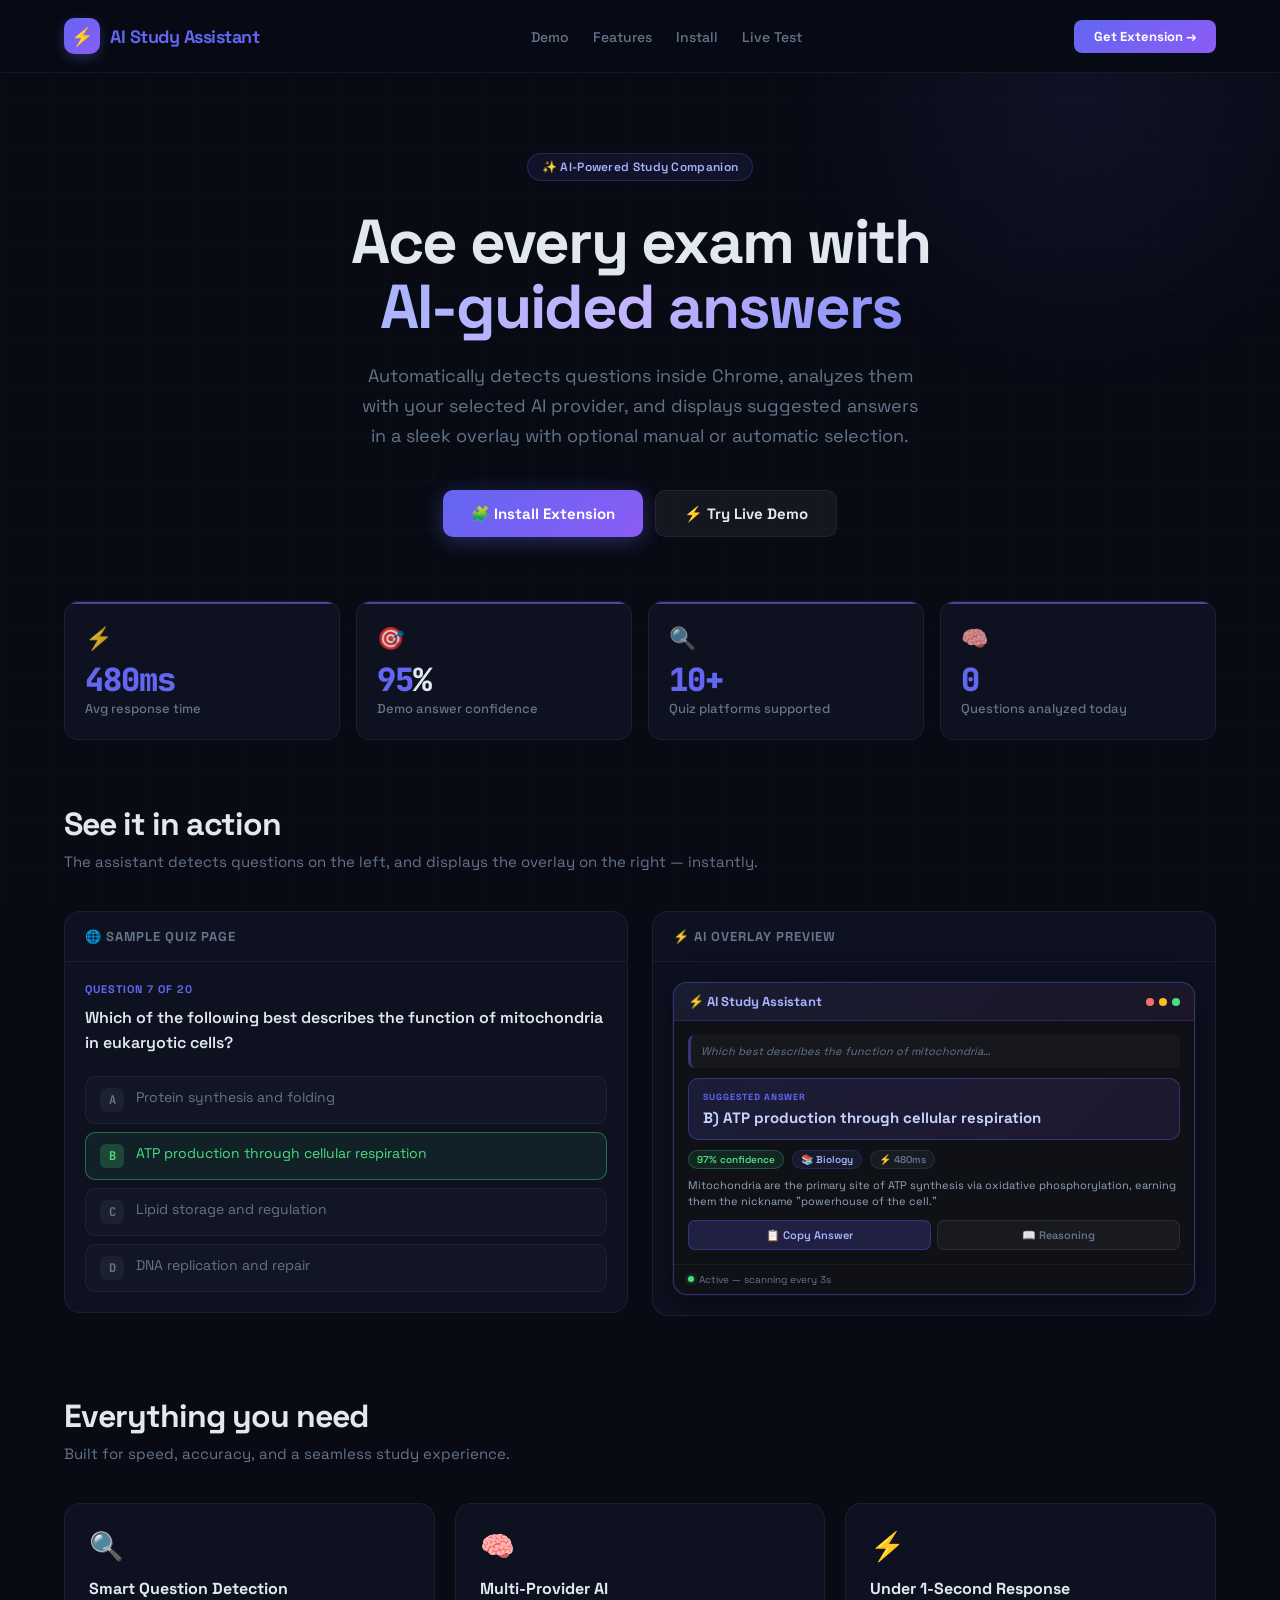
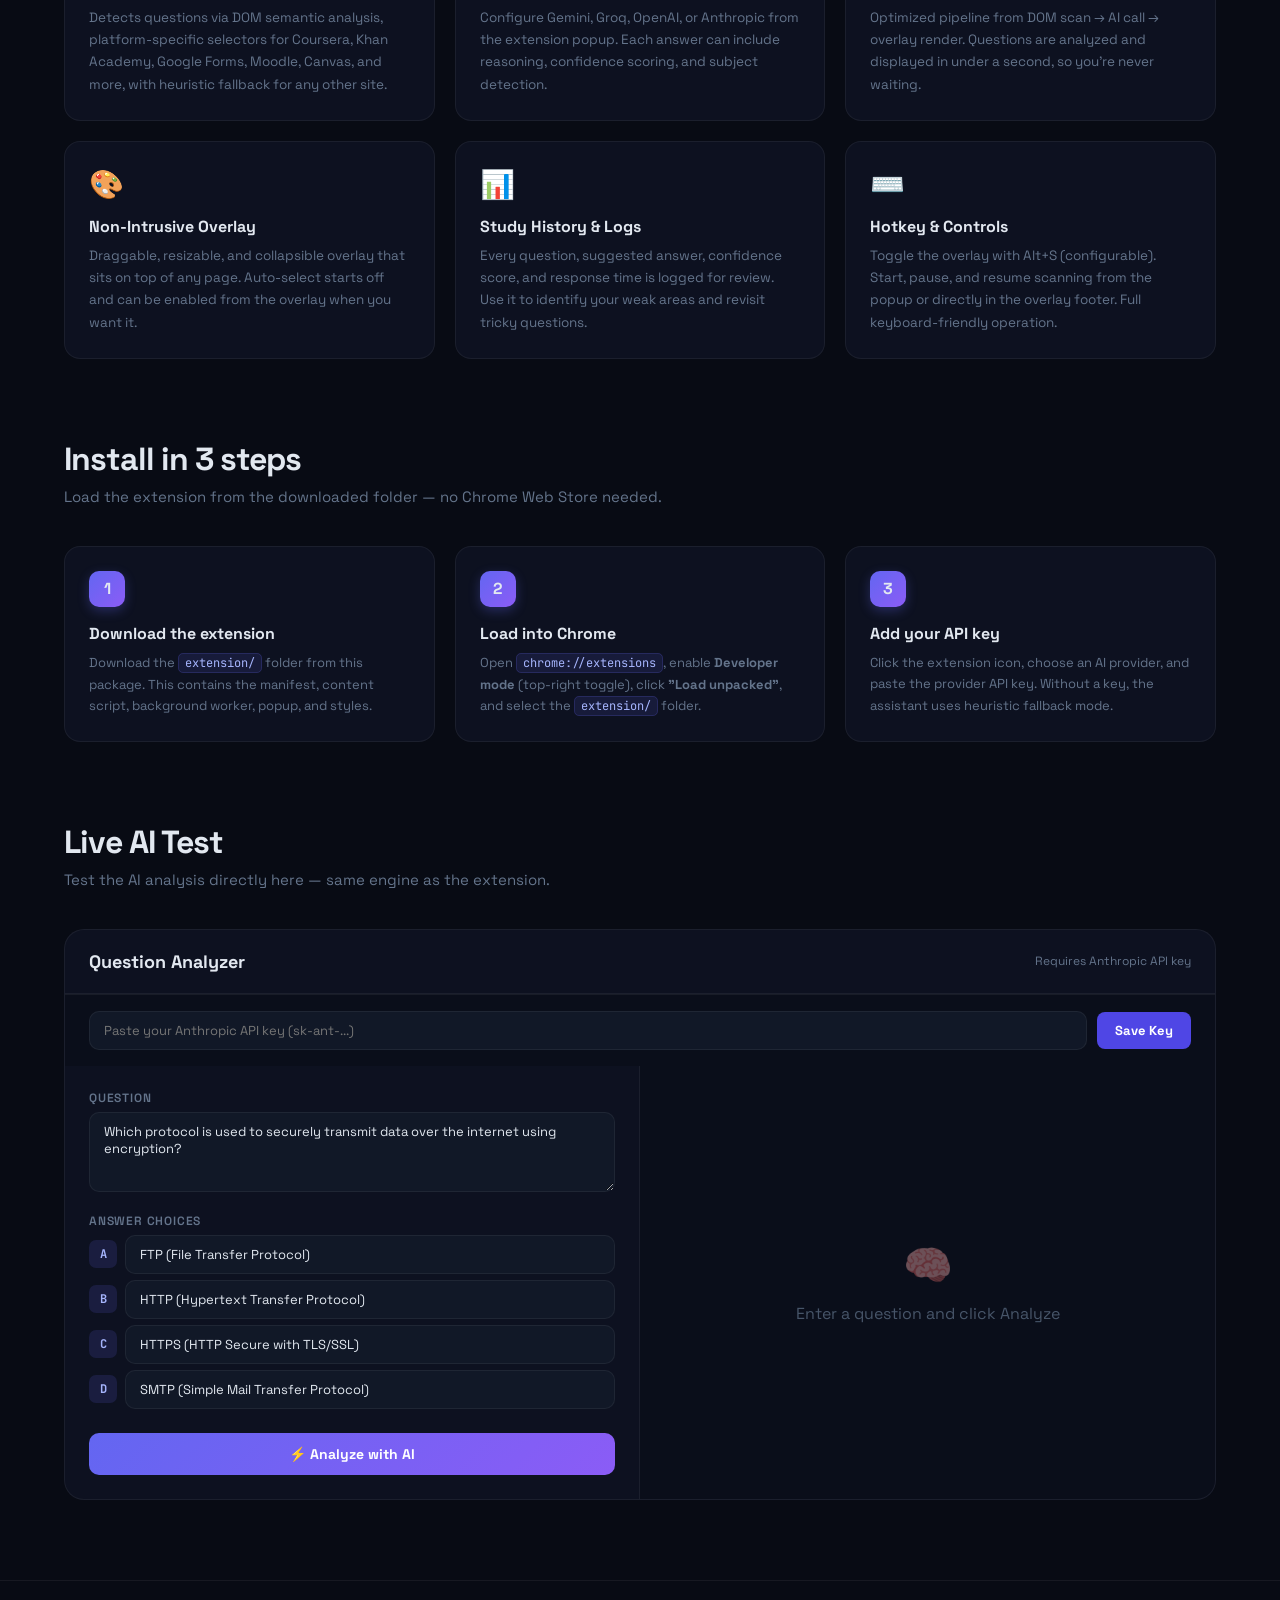
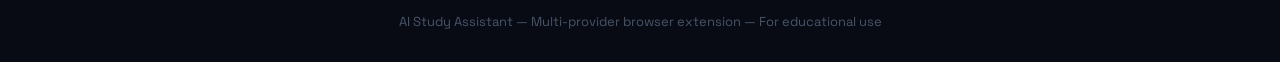
==== commit 36260e42: "Fix auto-click matching bugs, auto-rescan loop, token limits, and touch support" ====
--- a/dashboard/index.html
+++ b/dashboard/index.html
@@ -794,8 +794,8 @@
         Ace every exam with<br><span>AI-guided answers</span>
       </h1>
       <p>
-        Automatically detects exam questions inside Chrome, analyzes them with AI,
-        and displays suggested answers in a sleek overlay — without ever clicking for you.
+        Automatically detects questions inside Chrome, analyzes them with your selected AI provider,
+        and displays suggested answers in a sleek overlay with optional manual or automatic selection.
       </p>
       <div class="hero-btns">
         <a href="#install" class="btn-hero btn-hero-primary">
@@ -820,7 +820,7 @@
         <div class="stat-card">
           <div class="stat-icon">🎯</div>
           <div class="stat-number"><span id="counter-acc">95</span>%</div>
-          <div class="stat-label">AI accuracy (Claude)</div>
+          <div class="stat-label">Demo answer confidence</div>
         </div>
         <div class="stat-card">
           <div class="stat-icon">🔍</div>
@@ -934,8 +934,8 @@
         </div>
         <div class="feature-card">
           <span class="feature-icon">🧠</span>
-          <div class="feature-title">Claude AI Integration</div>
-          <div class="feature-desc">Powered by Anthropic's Claude for expert-level analysis. Each question gets step-by-step reasoning, confidence scoring, and subject detection — not just a guess.</div>
+          <div class="feature-title">Multi-Provider AI</div>
+          <div class="feature-desc">Configure Gemini, Groq, OpenAI, or Anthropic from the extension popup. Each answer can include reasoning, confidence scoring, and subject detection.</div>
         </div>
         <div class="feature-card">
           <span class="feature-icon">⚡</span>
@@ -945,7 +945,7 @@
         <div class="feature-card">
           <span class="feature-icon">🎨</span>
           <div class="feature-title">Non-Intrusive Overlay</div>
-          <div class="feature-desc">Draggable, resizable, and collapsible overlay that sits on top of any page. Never auto-clicks. You stay in full control. Adjustable position and size from the popup.</div>
+          <div class="feature-desc">Draggable, resizable, and collapsible overlay that sits on top of any page. Auto-select starts off and can be enabled from the overlay when you want it.</div>
         </div>
         <div class="feature-card">
           <span class="feature-icon">📊</span>
@@ -987,7 +987,7 @@
           <div class="step-number">3</div>
           <div class="step-title">Add your API key</div>
           <div class="step-desc">
-            Click the extension icon → <strong>Settings</strong> tab → paste your <a href="https://console.anthropic.com" target="_blank" style="color:#a5b4fc">Anthropic API key</a>. Without a key, the assistant uses heuristic fallback mode.
+            Click the extension icon, choose an AI provider, and paste the provider API key. Without a key, the assistant uses heuristic fallback mode.
           </div>
         </div>
       </div>
@@ -1068,7 +1068,7 @@
 
   <footer>
     <div class="container">
-      <p>AI Study Assistant &mdash; Built with Claude AI by Anthropic &mdash; For educational use</p>
+      <p>AI Study Assistant &mdash; Multi-provider browser extension &mdash; For educational use</p>
     </div>
   </footer>
 
